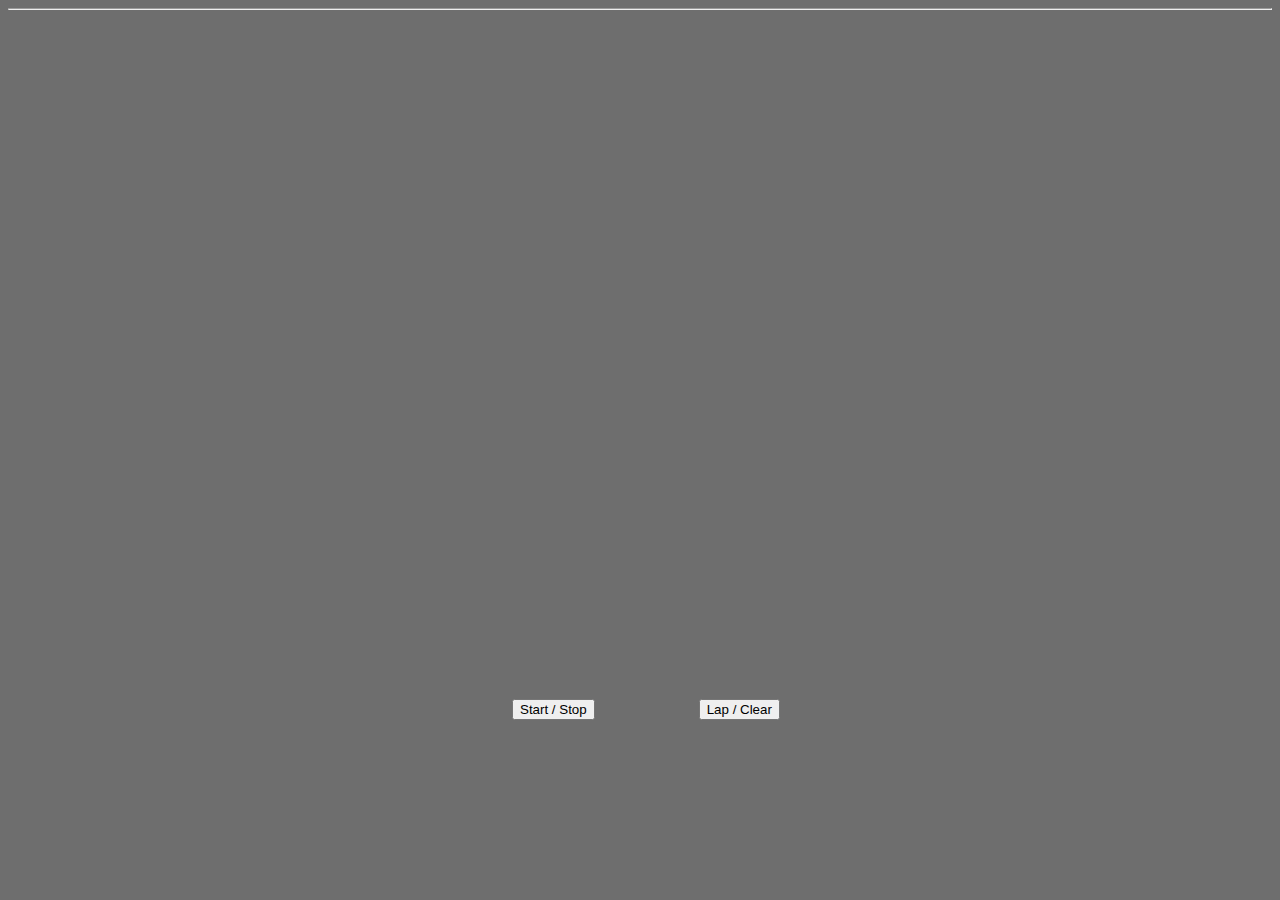
==== stopwatch assignment/stopwatch.html @ 3fbdf752 "start of project" ====
<!DOCTYPE html>
<html lang="en">
<head>
    <meta charset="UTF-8">
    <meta name="viewport" content="width=device-width, initial-scale=1.0">
    <link rel="stylesheet" href="../SCSS/css/stopwatch.css">
    <title>Stopwatch Website</title>
</head>
<body>
    <hr>
    <div class="buttons">
        <button>Start / Stop</button>
        <button>Lap / Clear</button>
    </div>
</body>
</html>
---- SCSS/css/stopwatch.css ----
body {
  background-color: rgb(110, 110, 110);
}

.buttons {
  position: absolute;
  left: 40%;
  bottom: 20%;
}

button {
  margin-right: 100px;
}/*# sourceMappingURL=stopwatch.css.map */
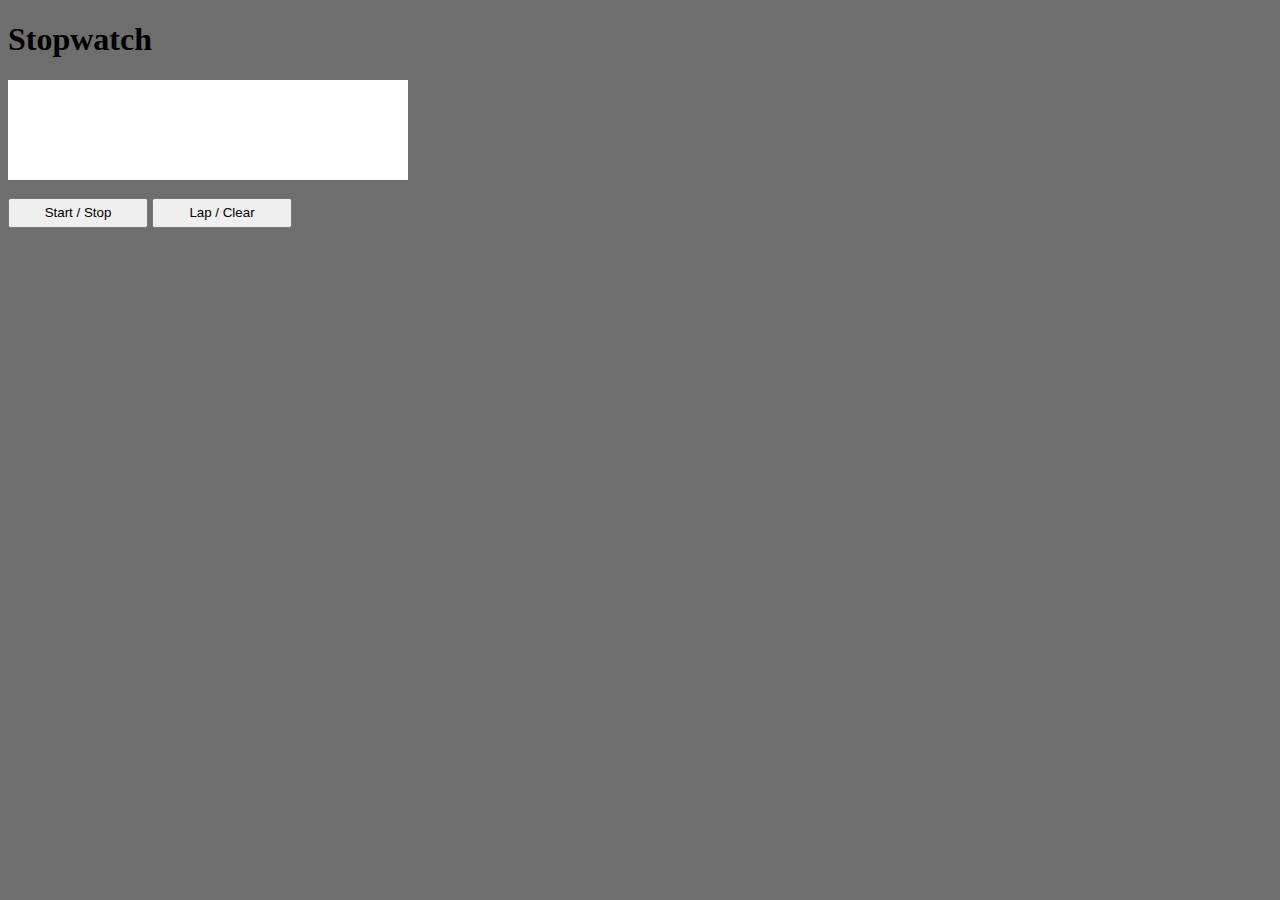
==== commit 0942d4e9: "cfgyhbjn" ====
--- a/stopwatch assignment/stopwatch.html
+++ b/stopwatch assignment/stopwatch.html
@@ -3,14 +3,68 @@
 <head>
     <meta charset="UTF-8">
     <meta name="viewport" content="width=device-width, initial-scale=1.0">
+    <script src="https://code.jquery.com/jquery-3.7.1.min.js" integrity="sha256-/JqT3SQfawRcv/BIHPThkBvs0OEvtFFmqPF/lYI/Cxo=" crossorigin="anonymous"></script>
     <link rel="stylesheet" href="../SCSS/css/stopwatch.css">
     <title>Stopwatch Website</title>
 </head>
 <body>
-    <hr>
+    <h1>Stopwatch</h1>
+        
+    <div class="timer">
+        <h2></h2>
+    </div>
+
+    <br>
+
     <div class="buttons">
-        <button>Start / Stop</button>
-        <button>Lap / Clear</button>
+        <button class="start">Start / Stop</button>
+        <button class="lap">Lap / Clear</button>
     </div>
+
+    <script>
+        $(document).ready(function(){
+
+            let interval;
+            let running = false;
+            let milisecond = 0;
+            let second = 0;
+            let twodigitsecond = 0;
+            let minute = 0;
+            let twodigitminute = 0;
+            let hour = 0;
+
+            function startLoop(){
+                interval = setInterval(function(){
+                    milisecond += 1
+                    console.log(milisecond);
+                    return milisecond
+                }, 1000);
+            }
+            function stopLoop(){
+                clearInterval(interval);
+            }  
+
+            // starts the timer when it is not running, stops when it is running
+            $(".start").on("click", function(){
+                if(milisecond == 0){
+                    startLoop();
+                    running = true
+                }else if(milisecond != 0){
+                    stopLoop();
+                    running = false
+                }
+            })
+
+            // will display the most recent lap while running and set timer to zero when not running
+            $(".lap").on("click", function(){
+                if(running == true){
+                    doLap();
+                }else if(running == false){
+                    milisecond = 0
+                    console.log(milisecond)
+                }
+            })
+        });
+    </script>
 </body>
 </html>--- a/SCSS/css/stopwatch.css
+++ b/SCSS/css/stopwatch.css
@@ -2,12 +2,29 @@
   background-color: rgb(110, 110, 110);
 }
 
-.buttons {
-  position: absolute;
-  left: 40%;
-  bottom: 20%;
+.timer {
+  background-color: white;
+  width: 400px;
+  height: 100px;
+  justify-items: center;
+  align-content: center;
 }
 
 button {
-  margin-right: 100px;
+  width: 140px;
+  height: 30px;
+}
+
+.buttons {
+  width: 400px;
+}
+
+h2 {
+  font-weight: 100;
+  font-size: 60px;
+  margin: 0;
+}
+
+hr {
+  width: 10px;
 }/*# sourceMappingURL=stopwatch.css.map */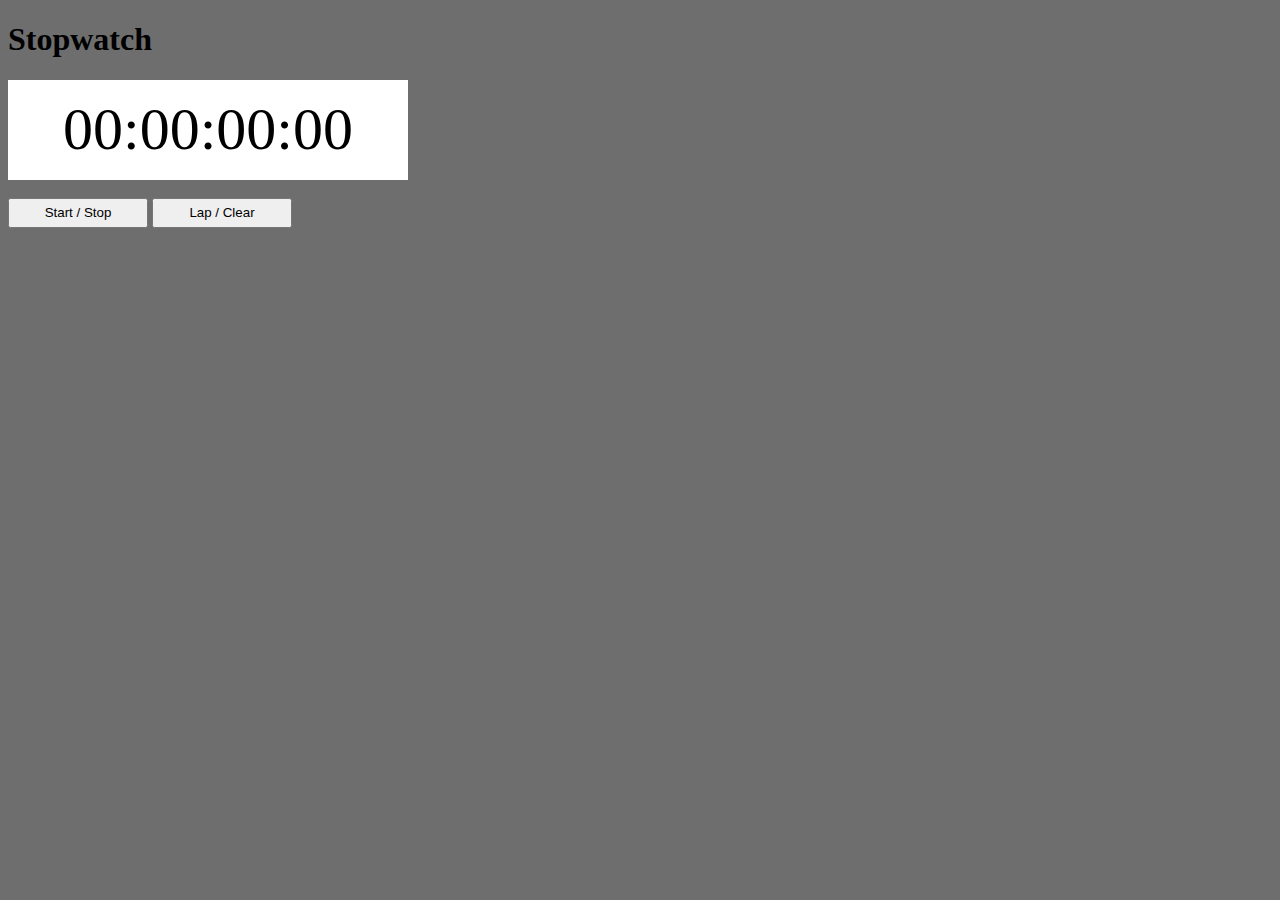
==== commit 0a16d369: "ytdutycg" ====
--- a/stopwatch assignment/stopwatch.html
+++ b/stopwatch assignment/stopwatch.html
@@ -3,15 +3,15 @@
 <head>
     <meta charset="UTF-8">
     <meta name="viewport" content="width=device-width, initial-scale=1.0">
-    <script src="https://code.jquery.com/jquery-3.7.1.min.js" integrity="sha256-/JqT3SQfawRcv/BIHPThkBvs0OEvtFFmqPF/lYI/Cxo=" crossorigin="anonymous"></script>
-    <link rel="stylesheet" href="../SCSS/css/stopwatch.css">
+    <script src="https://code.jquery.com/jquery-3.7.1.min.js"></script>
+    <link rel="stylesheet" href="./stopwatch.css">
     <title>Stopwatch Website</title>
 </head>
 <body>
     <h1>Stopwatch</h1>
         
     <div class="timer">
-        <h2></h2>
+        <h2>00:00:00:00</h2>
     </div>
 
     <br>
@@ -21,49 +21,82 @@
         <button class="lap">Lap / Clear</button>
     </div>
 
+    <br>
+
+    <div class="laps">
+        <h3></h3>
+    </div>
+
     <script>
         $(document).ready(function(){
+            let interval;
+            let on = false;
+            let milliseconds = 0;
+            let seconds = 0;
+            let minutes = 0;
+            let hours = 0;
+            let count = 1;
 
-            let interval;
-            let running = false;
-            let milisecond = 0;
-            let second = 0;
-            let twodigitsecond = 0;
-            let minute = 0;
-            let twodigitminute = 0;
-            let hour = 0;
+            //as the name says, this updates the display
+            // i had difficulty finding out how to get placeholder zeros, but i found this on W3 schools
+            function updateDisplay() {
+                let ms = milliseconds.toString().padStart(2, "0");
+                let sec = seconds.toString().padStart(2, "0");
+                let min = minutes.toString().padStart(2, "0");
+                let hr = hours.toString().padStart(2, "0");
 
-            function startLoop(){
-                interval = setInterval(function(){
-                    milisecond += 1
-                    console.log(milisecond);
-                    return milisecond
-                }, 1000);
+                $("h2").html(`${hr}:${min}:${sec}:${ms}`);
             }
-            function stopLoop(){
+
+            function startLoop() {
+                interval = setInterval(function() {
+                    milliseconds += 1;
+                    if (milliseconds >= 100) {
+                        milliseconds = 0;
+                        seconds += 1;
+                    }
+                    if (seconds >= 60) {
+                        seconds = 0;
+                        minutes += 1;
+                    }
+                    if (minutes >= 60) {
+                        minutes = 0;
+                        hours += 1;
+                    }
+                    updateDisplay();
+                }, 10);
+            }
+
+            function stopLoop() {
                 clearInterval(interval);
             }  
 
-            // starts the timer when it is not running, stops when it is running
             $(".start").on("click", function(){
-                if(milisecond == 0){
+                if (!on) {
                     startLoop();
-                    running = true
-                }else if(milisecond != 0){
+                } else {
                     stopLoop();
-                    running = false
                 }
-            })
+                on = !on;
+            });
+            
+            //this checks to see if the timer is on when you click the lap/clear button, if on it will update the
+            $(".lap").on("click", function(){
+                if (on) {
+                    $(".laps").prepend(`<h3>#${count} Lap: ${hours}:${minutes}:${seconds}:${milliseconds}</h3>`);
+                    count++;
+                } else {
+                    milliseconds = 0;
+                    seconds = 0;
+                    minutes = 0;
+                    hours = 0;
+                    count = 1;
+                    updateDisplay();
+                    $(".laps").empty();
+                }
+            });
 
-            // will display the most recent lap while running and set timer to zero when not running
-            $(".lap").on("click", function(){
-                if(running == true){
-                    doLap();
-                }else if(running == false){
-                    milisecond = 0
-                    console.log(milisecond)
-                }
-            })
+            updateDisplay();
         });
     </script>
 </body>
--- a/stopwatch assignment/stopwatch.css
+++ b/stopwatch assignment/stopwatch.css
@@ -0,0 +1,30 @@
+body {
+  background-color: rgb(110, 110, 110);
+}
+
+.timer {
+  background-color: white;
+  width: 400px;
+  height: 100px;
+  justify-items: center;
+  align-content: center;
+}
+
+button {
+  width: 140px;
+  height: 30px;
+}
+
+.buttons {
+  width: 400px;
+}
+
+h2 {
+  font-weight: 100;
+  font-size: 60px;
+  margin: 0;
+}
+
+hr {
+  width: 10px;
+}/*# sourceMappingURL=stopwatch.css.map */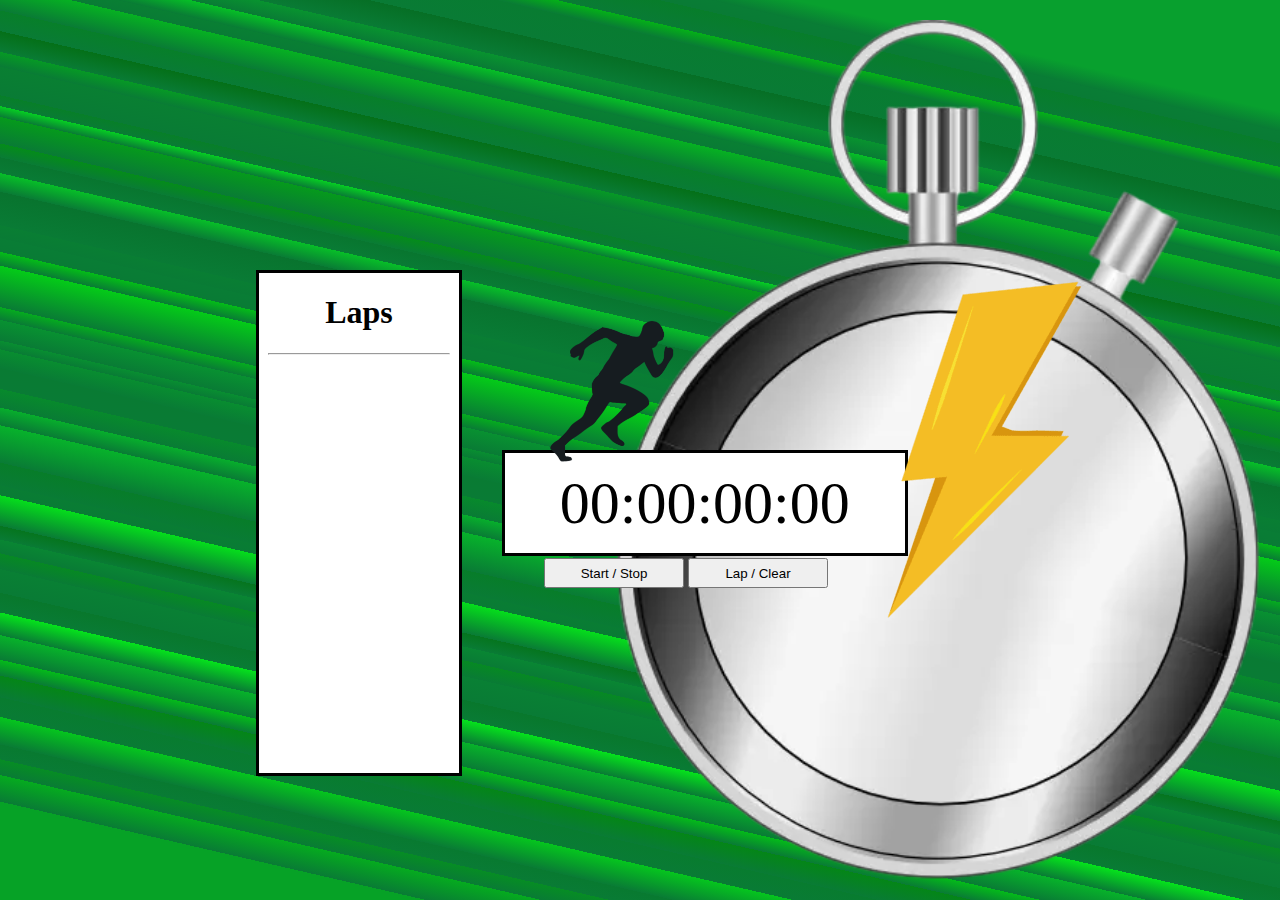
==== commit 4e7bfda8: "h" ====
--- a/stopwatch assignment/stopwatch.html
+++ b/stopwatch assignment/stopwatch.html
@@ -8,7 +8,6 @@
     <title>Stopwatch Website</title>
 </head>
 <body>
-    <h1>Stopwatch</h1>
         
     <div class="timer">
         <h2>00:00:00:00</h2>
@@ -21,9 +20,21 @@
         <button class="lap">Lap / Clear</button>
     </div>
 
+    <div class="stopwatch"><img src="./stopwatch png-Photoroom.png" alt=""></div>
+
+    <div class="runningman">
+        <img src="./running man svg.png" alt="">
+    </div>
+
+    <div class="lightningbolt">
+        <img src="./pngtree-lightning-bolt-icon-thunder-and-flash-png-image_6384267.png" alt="">
+    </div>
+
     <br>
 
     <div class="laps">
+        <h1>Laps</h1>
+        <hr>
         <h3></h3>
     </div>
 
@@ -83,7 +94,7 @@
             //this checks to see if the timer is on when you click the lap/clear button, if on it will update the
             $(".lap").on("click", function(){
                 if (on) {
-                    $(".laps").prepend(`<h3>#${count} Lap: ${hours}:${minutes}:${seconds}:${milliseconds}</h3>`);
+                    $(".laps").append(`<h3>#${count} Lap: ${hours}:${minutes}:${seconds}:${milliseconds}</h3>`);
                     count++;
                 } else {
                     milliseconds = 0;
--- a/stopwatch assignment/stopwatch.css
+++ b/stopwatch assignment/stopwatch.css
@@ -1,5 +1,8 @@
 body {
-  background-color: rgb(110, 110, 110);
+  background-color: #097B35;
+  background-image: url("data:image/svg+xml,%3Csvg xmlns='http://www.w3.org/2000/svg' width='100%25' height='100%25' viewBox='0 0 1600 1200'%3E%3Cdefs%3E%3ClinearGradient id='a' x1='0' x2='0' y1='0' y2='100%25' gradientTransform='rotate(13,939,486)' gradientUnits='userSpaceOnUse'%3E%3Cstop offset='0' stop-color='%2308a02e'/%3E%3Cstop offset='0.02' stop-color='%23097B35'/%3E%3Cstop offset='0.02' stop-color='%23097d35'/%3E%3Cstop offset='0.032' stop-color='%23097B35'/%3E%3Cstop offset='0.032' stop-color='%23077d2a'/%3E%3Cstop offset='0.056' stop-color='%23097B35'/%3E%3Cstop offset='0.056' stop-color='%2304b018'/%3E%3Cstop offset='0.07' stop-color='%23097B35'/%3E%3Cstop offset='0.07' stop-color='%23087c31'/%3E%3Cstop offset='0.1' stop-color='%23097B35'/%3E%3Cstop offset='0.1' stop-color='%23066f25'/%3E%3Cstop offset='0.126' stop-color='%23097B35'/%3E%3Cstop offset='0.126' stop-color='%2308932f'/%3E%3Cstop offset='0.142' stop-color='%23097B35'/%3E%3Cstop offset='0.142' stop-color='%2306bf26'/%3E%3Cstop offset='0.159' stop-color='%23097B35'/%3E%3Cstop offset='0.159' stop-color='%23097f33'/%3E%3Cstop offset='0.17' stop-color='%23097B35'/%3E%3Cstop offset='0.17' stop-color='%2306b122'/%3E%3Cstop offset='0.197' stop-color='%23097B35'/%3E%3Cstop offset='0.197' stop-color='%23077f29'/%3E%3Cstop offset='0.218' stop-color='%23097B35'/%3E%3Cstop offset='0.218' stop-color='%23047018'/%3E%3Cstop offset='0.239' stop-color='%23097B35'/%3E%3Cstop offset='0.239' stop-color='%23069925'/%3E%3Cstop offset='0.254' stop-color='%23097B35'/%3E%3Cstop offset='0.254' stop-color='%23097f32'/%3E%3Cstop offset='0.283' stop-color='%23097B35'/%3E%3Cstop offset='0.283' stop-color='%23077f28'/%3E%3Cstop offset='0.294' stop-color='%23097B35'/%3E%3Cstop offset='0.294' stop-color='%2306cd23'/%3E%3Cstop offset='0.305' stop-color='%23097B35'/%3E%3Cstop offset='0.305' stop-color='%23059a1c'/%3E%3Cstop offset='0.332' stop-color='%23097B35'/%3E%3Cstop offset='0.332' stop-color='%23048c1a'/%3E%3Cstop offset='0.346' stop-color='%23097B35'/%3E%3Cstop offset='0.346' stop-color='%2308762f'/%3E%3Cstop offset='0.362' stop-color='%23097B35'/%3E%3Cstop offset='0.362' stop-color='%2307be28'/%3E%3Cstop offset='0.381' stop-color='%23097B35'/%3E%3Cstop offset='0.381' stop-color='%2308742e'/%3E%3Cstop offset='0.415' stop-color='%23097B35'/%3E%3Cstop offset='0.415' stop-color='%23097e33'/%3E%3Cstop offset='0.428' stop-color='%23097B35'/%3E%3Cstop offset='0.428' stop-color='%23097d35'/%3E%3Cstop offset='0.442' stop-color='%23097B35'/%3E%3Cstop offset='0.442' stop-color='%2304bc18'/%3E%3Cstop offset='0.456' stop-color='%23097B35'/%3E%3Cstop offset='0.456' stop-color='%2304cb18'/%3E%3Cstop offset='0.498' stop-color='%23097B35'/%3E%3Cstop offset='0.498' stop-color='%2305ab1f'/%3E%3Cstop offset='0.511' stop-color='%23097B35'/%3E%3Cstop offset='0.511' stop-color='%23089131'/%3E%3Cstop offset='0.532' stop-color='%23097B35'/%3E%3Cstop offset='0.532' stop-color='%23088e31'/%3E%3Cstop offset='0.541' stop-color='%23097B35'/%3E%3Cstop offset='0.541' stop-color='%23088d30'/%3E%3Cstop offset='0.56' stop-color='%23097B35'/%3E%3Cstop offset='0.56' stop-color='%23097b33'/%3E%3Cstop offset='0.581' stop-color='%23097B35'/%3E%3Cstop offset='0.581' stop-color='%23078a2c'/%3E%3Cstop offset='0.6' stop-color='%23097B35'/%3E%3Cstop offset='0.6' stop-color='%2307ae2c'/%3E%3Cstop offset='0.618' stop-color='%23097B35'/%3E%3Cstop offset='0.618' stop-color='%2307b22b'/%3E%3Cstop offset='0.656' stop-color='%23097B35'/%3E%3Cstop offset='0.656' stop-color='%23077d29'/%3E%3Cstop offset='0.679' stop-color='%23097B35'/%3E%3Cstop offset='0.679' stop-color='%23097d33'/%3E%3Cstop offset='0.689' stop-color='%23097B35'/%3E%3Cstop offset='0.689' stop-color='%2305dd1c'/%3E%3Cstop offset='0.720' stop-color='%23097B35'/%3E%3Cstop offset='0.720' stop-color='%2305751e'/%3E%3Cstop offset='0.734' stop-color='%23097B35'/%3E%3Cstop offset='0.734' stop-color='%23098633'/%3E%3Cstop offset='0.748' stop-color='%23097B35'/%3E%3Cstop offset='0.748' stop-color='%23068923'/%3E%3Cstop offset='0.764' stop-color='%23097B35'/%3E%3Cstop offset='0.764' stop-color='%23098034'/%3E%3Cstop offset='0.788' stop-color='%23097B35'/%3E%3Cstop offset='0.788' stop-color='%2308782c'/%3E%3Cstop offset='0.808' stop-color='%23097B35'/%3E%3Cstop offset='0.808' stop-color='%2305e21c'/%3E%3Cstop offset='0.831' stop-color='%23097B35'/%3E%3Cstop offset='0.831' stop-color='%2307b22a'/%3E%3Cstop offset='0.856' stop-color='%23097B35'/%3E%3Cstop offset='0.856' stop-color='%2304ba1a'/%3E%3Cstop offset='0.872' stop-color='%23097B35'/%3E%3Cstop offset='0.872' stop-color='%23048617'/%3E%3Cstop offset='0.894' stop-color='%23097B35'/%3E%3Cstop offset='0.894' stop-color='%23087c2f'/%3E%3Cstop offset='0.914' stop-color='%23097B35'/%3E%3Cstop offset='0.914' stop-color='%2305c51e'/%3E%3Cstop offset='0.942' stop-color='%23097B35'/%3E%3Cstop offset='0.942' stop-color='%23087a30'/%3E%3Cstop offset='0.957' stop-color='%23097B35'/%3E%3Cstop offset='0.957' stop-color='%23068d24'/%3E%3Cstop offset='0.973' stop-color='%23097B35'/%3E%3Cstop offset='0.973' stop-color='%2305ab1f'/%3E%3Cstop offset='1' stop-color='%23097B35'/%3E%3Cstop offset='1' stop-color='%2306a226'/%3E%3C/linearGradient%3E%3C/defs%3E%3Crect fill='url(%23a)' x='0' y='0' width='100%25' height='100%25'/%3E%3C/svg%3E");
+  background-attachment: fixed;
+  background-size: cover;
 }
 
 .timer {
@@ -8,6 +11,46 @@
   height: 100px;
   justify-items: center;
   align-content: center;
+  position: absolute;
+  left: 39.2%;
+  top: 50%;
+  border: 3px black solid;
+}
+
+.lightningbolt {
+  position: absolute;
+  right: 10%;
+  top: 30%;
+}
+
+.laps {
+  position: absolute;
+  left: 20%;
+  top: 30%;
+  width: 200px;
+  height: 500px;
+  background-color: white;
+  overflow-x: hidden;
+  border: 3px black solid;
+  justify-items: center;
+}
+
+.stopwatch {
+  position: absolute;
+  top: 20px;
+  left: 18rem;
+  z-index: -1;
+}
+
+.stopwatch img {
+  width: 1300px;
+}
+
+.runningman img {
+  width: 130px;
+  position: absolute;
+  right: 47%;
+  top: 35%;
 }
 
 button {
@@ -17,6 +60,9 @@
 
 .buttons {
   width: 400px;
+  position: absolute;
+  top: 62%;
+  left: 42.5%;
 }
 
 h2 {
@@ -26,5 +72,5 @@
 }
 
 hr {
-  width: 10px;
+  width: 90%;
 }/*# sourceMappingURL=stopwatch.css.map */